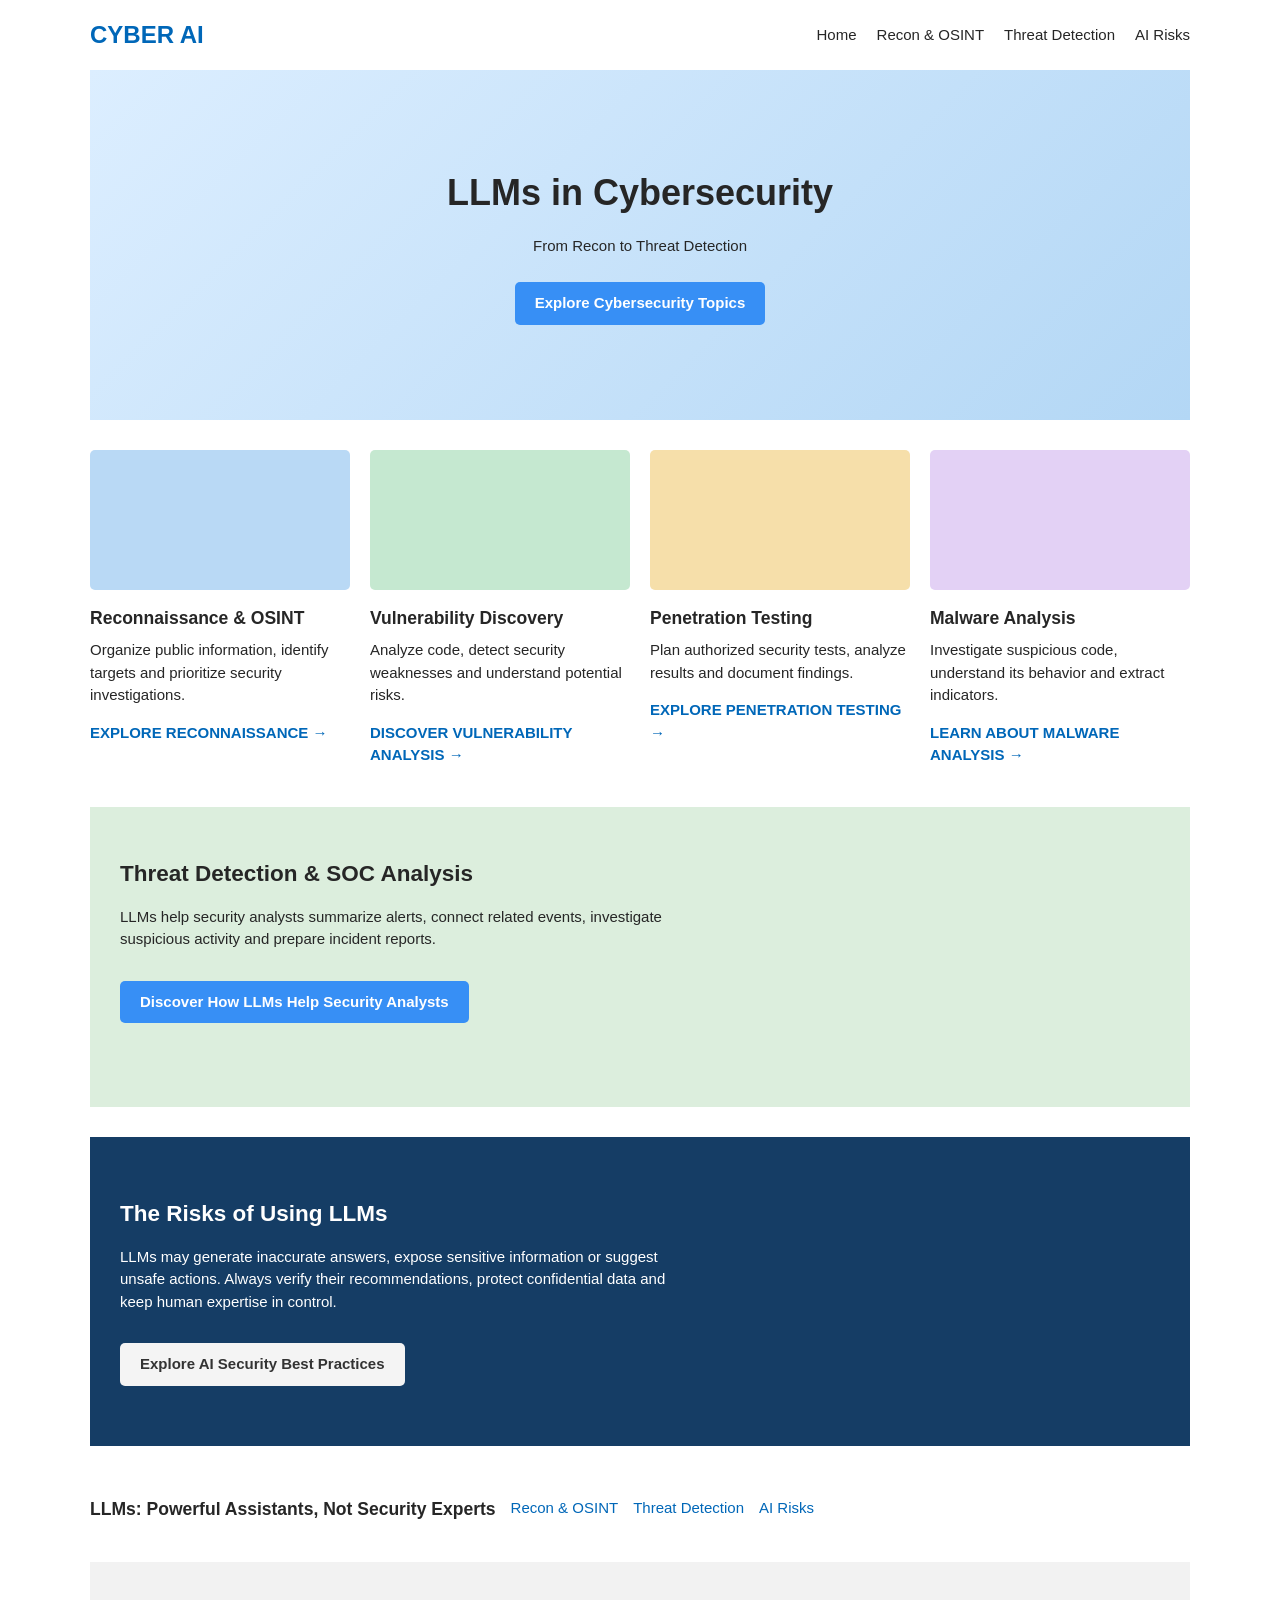
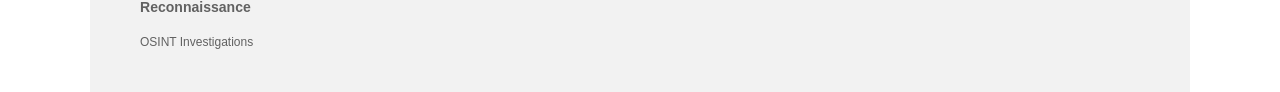
==== Step13_responsive/index.html @ f928d6a8 "Progression du TP CSS" ====
<!DOCTYPE html>
<html lang="en">
<head>
    <meta charset="UTF-8">
    <meta name="viewport" content="width=device-width, initial-scale=1.0">
    <title>LLMs in Cybersecurity</title>
    <link rel="stylesheet" href="style.css">
</head>

<body>
    <div class="container">

        <!-- NAVIGATION -->
        <nav class="main-nav">
            <a href="#" class="logo">CYBER AI</a>
            <ul class="main-menu">
                <li><a href="#">Home</a></li>
                <li><a href="#web">Recon & OSINT</a></li>
                <li><a href="#bigdata">Threat Detection</a></li>
                <li><a href="#risks">AI Risks</a></li>
            </ul>
        </nav>

        <!-- PRESENTATION -->
        <header class="showcase">
            <h1>LLMs in Cybersecurity</h1>
            <p>From Recon to Threat Detection</p>
            <a href="#web" class="btn">Explore Cybersecurity Topics</a>
        </header>

        <!-- CYBERSECURITY TOPICS -->
        <section class="home-cards" id="web">
            <article>
                <div class="card-image image-one"></div>
                <h3>Reconnaissance & OSINT</h3>
                <p>Organize public information, identify targets and prioritize security investigations.</p>
                <a href="#bigdata">Explore Reconnaissance →</a>
            </article>

            <article>
                <div class="card-image image-two"></div>
                <h3>Vulnerability Discovery</h3>
                <p>Analyze code, detect security weaknesses and understand potential risks.</p>
                <a href="#bigdata">Discover Vulnerability Analysis →</a>
            </article>

            <article>
                <div class="card-image image-three"></div>
                <h3>Penetration Testing</h3>
                <p>Plan authorized security tests, analyze results and document findings.</p>
                <a href="#bigdata">Explore Penetration Testing →</a>
            </article>

            <article>
                <div class="card-image image-four"></div>
                <h3>Malware Analysis</h3>
                <p>Investigate suspicious code, understand its behavior and extract indicators.</p>
                <a href="#bigdata">Learn About Malware Analysis →</a>
            </article>
        </section>

        <!-- THREAT DETECTION -->
        <section id="bigdata" class="bigData-intro">
            <div class="content">
                <h2>Threat Detection & SOC Analysis</h2>
                <p>LLMs help security analysts summarize alerts, connect related events,
                investigate suspicious activity and prepare incident reports.</p>
                <a href="#contact" class="btn">Discover How LLMs Help Security Analysts</a>
            </div>
        </section>

        <!-- RISKS AND BEST PRACTICES -->
        <section class="ruban dark" id="risks">
            <div class="content">
                <h2>The Risks of Using LLMs</h2>
                <p>LLMs may generate inaccurate answers, expose sensitive information
                or suggest unsafe actions. Always verify their recommendations,
                protect confidential data and keep human expertise in control.</p>
                <a href="#contact" class="btn">Explore AI Security Best Practices</a>
            </div>
        </section>

        <!-- FOLLOW -->
        <section class="follow" id="contact">
            <h3>LLMs: Powerful Assistants, Not Security Experts</h3>
            <a href="#web" aria-label="Reconnaissance">Recon & OSINT</a>
            <a href="#bigdata" aria-label="Threat Detection">Threat Detection</a>
            <a href="#risks" aria-label="AI Risks">AI Risks</a>
        </section>

        <!-- LINKS -->
        <section class="links">
            <div class="links-inner">
                <div>
                    <h3>Reconnaissance</h3>
                    <ul>
                        <li><a href="#web">OSINT Investigations</a></li>
                        <li><a href="
---- Step13_responsive/style.css ----
/* BASE */
* {
    margin: 0;
    padding: 0;
    box-sizing: border-box;
}

body {
    font-family: "Segoe UI", Arial, sans-serif;
    background: #fff;
    color: #262626;
    font-size: 15px;
    line-height: 1.5;
}

a {
    color: inherit;
    text-decoration: none;
}

ul {
    list-style: none;
}

.container {
    width: 90%;
    max-width: 1100px;
    margin: auto;
}

/* NAVIGATION */
.main-nav {
    display: flex;
    align-items: center;
    justify-content: space-between;
    min-height: 70px;
    padding: 15px 0;
    background: #fff;
}

.logo {
    font-size: 24px;
    font-weight: 800;
    color: #0067b8;
}

.main-menu {
    display: flex;
    gap: 20px;
}

.main-menu a {
    padding-bottom: 4px;
}

.main-menu a:hover {
    border-bottom: 2px solid #262626;
}

/* PRESENTATION */
.showcase {
    min-height: 350px;
    padding: 40px 20px;
    background: linear-gradient(135deg, #dceeff, #b3d7f5);
    display: flex;
    flex-direction: column;
    align-items: center;
    justify-content: center;
    text-align: center;
    gap: 15px;
    margin-bottom: 30px;
}

.showcase h1 {
    font-size: 36px;
}

.btn {
    display: inline-block;
    margin-top: 10px;
    padding: 10px 20px;
    border-radius: 5px;
    background: #378ff5;
    color: white;
    font-weight: bold;
}

.btn:hover {
    opacity: 0.8;
}

/* CARTES */
.home-cards {
    display: grid;
    grid-template-columns: repeat(4, minmax(0, 1fr));
    gap: 20px;
    margin-bottom: 40px;
}

.home-cards article {
    min-width: 0;
}

.card-image {
    height: 140px;
    margin-bottom: 15px;
    border-radius: 5px;
}

.image-one {
    background: #b9d9f5;
}

.image-two {
    background: #c5e8d0;
}

.image-three {
    background: #f6dfaa;
}

.image-four {
    background: #e3d1f5;
}

.home-cards h3 {
    margin-bottom: 8px;
}

.home-cards p {
    margin-bottom: 10px;
}

.home-cards a {
    display: inline-block;
    margin-top: 5px;
    color: #0067b8;
    font-weight: bold;
    text-transform: uppercase;
}

/* BIG DATA */
.bigData-intro {
    min-height: 300px;
    padding: 50px 30px;
    margin-bottom: 30px;
    background: #dceedd;
}

.content {
    max-width: 550px;
}

.content h2 {
    margin-bottom: 15px;
}

.content p {
    margin-bottom: 20px;
}

/* RUBAN */
.ruban {
    min-height: 300px;
    padding: 60px 30px;
    margin-bottom: 30px;
    background: #153d65;
    color: #fff;
}

.dark .btn {
    background: #f4f4f4;
    color: #333;
}

/* RESEAUX SOCIAUX */
.follow {
    display: flex;
    align-items: center;
    flex-wrap: wrap;
    gap: 15px;
    padding: 20px 0;
    margin-bottom: 20px;
}

.follow a {
    color: #0067b8;
}

/* LIENS */
.links {
    padding: 35px 20px;
    background: #f2f2f2;
    color: #616161;
    font-size: 12px;
}

.links-inner {
    display: grid;
    grid-template-columns: repeat(5, minmax(0, 1fr));
    gap: 20px;
    max-width: 1000px;
    margin: auto;
}

.links-inner h3 {
    margin-bottom: 10px;
}

.links-inner li {
    line-height: 2.4;
}

/* FOOTER */
.sub-footer {
    padding: 20px;
    background: #f2f2f2;
    color: #616161;
    font-size: 12px;
}

.footer-inner {
    display: flex;
    align-items: center;
    justify-content: space-between;
    gap: 20px;
    max-width: 1100px;
    margin: auto;
}

.footer-inner ul {
    display: flex;
    flex-wrap: wrap;
    gap: 20px;
}

/* RESPONSIVE : TABLETTES */
@media (max-width: 700px) {
    .main-nav {
        flex-direction: column;
        align-items: flex-start;
        gap: 15px;
    }

    .main-menu {
        flex-wrap: wrap;
        gap: 12px;
    }

    .home-cards {
        grid-template-columns: repeat(2, minmax(0, 1fr));
    }

    .showcase h1 {
        font-size: 28px;
    }

    .links-inner {
        grid-template-columns: repeat(2, minmax(0, 1fr));
    }

    .footer-inner {
        align-items: flex-start;
        flex-direction: column;
    }
}

/* RESPONSIVE : TELEPHONES */
@media (max-width: 500px) {
    .container {
        width: 94%;
    }

   .home-cards,
    .links-inner {
        grid-template-columns: 1fr;
    }

    .showcase {
        min-height: 280px;
        padding: 25px 15px;
    }

    .showcase h1 {
        font-size: 24px;
    }

    .bigData-intro,
    .ruban {
        padding: 35px 20px;
    }

    .follow {
        align-items: flex-start;
        flex-direction: column;
    }

    .footer-inner ul {
        align-items: flex-start;
        flex-direction: column;
        gap: 12px;
    }
}
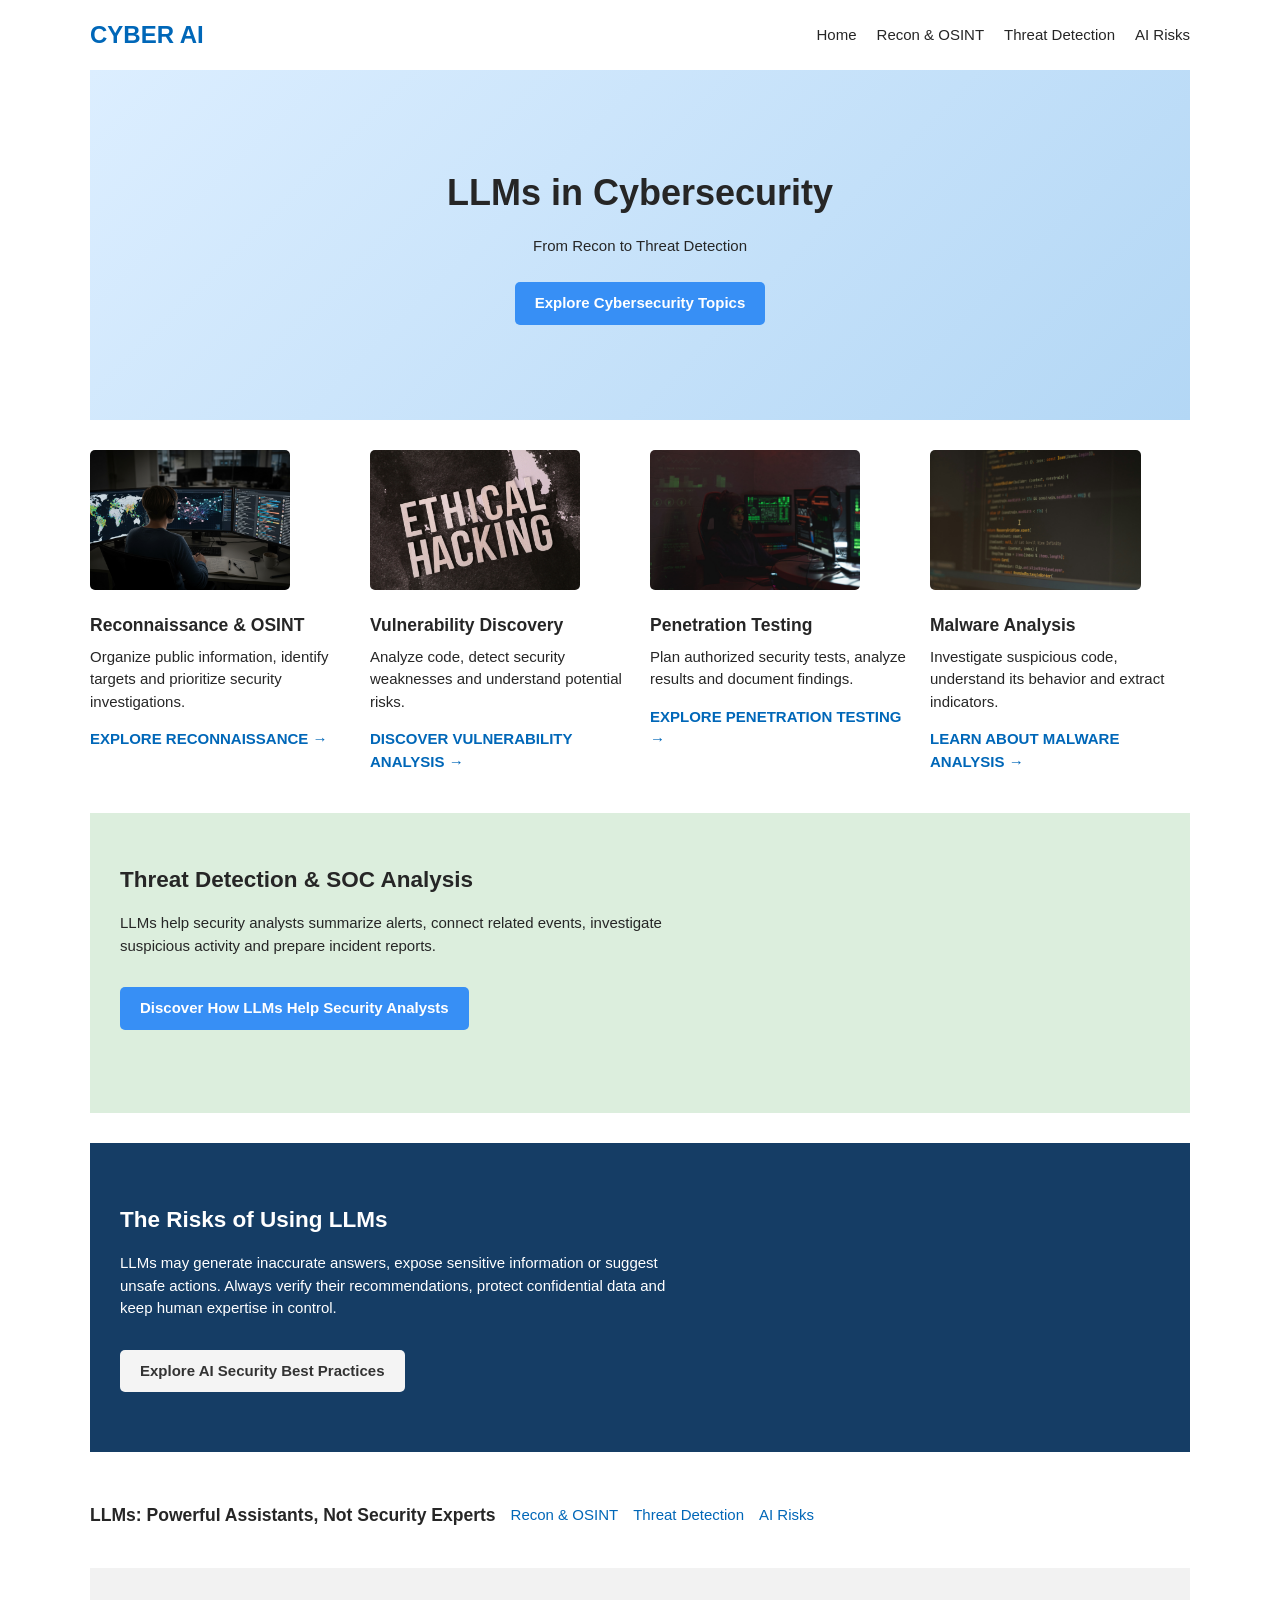
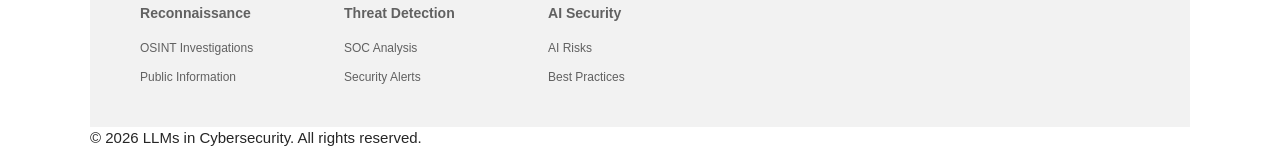
==== commit e2f4acd4: "Update step 2 and step13" ====
--- a/Step13_responsive/index.html
+++ b/Step13_responsive/index.html
@@ -1,5 +1,7 @@
+
 <!DOCTYPE html>
 <html lang="en">
+
 <head>
     <meta charset="UTF-8">
     <meta name="viewport" content="width=device-width, initial-scale=1.0">
@@ -8,11 +10,13 @@
 </head>
 
 <body>
+
     <div class="container">
 
         <!-- NAVIGATION -->
         <nav class="main-nav">
             <a href="#" class="logo">CYBER AI</a>
+
             <ul class="main-menu">
                 <li><a href="#">Home</a></li>
                 <li><a href="#web">Recon & OSINT</a></li>
@@ -25,74 +29,177 @@
         <header class="showcase">
             <h1>LLMs in Cybersecurity</h1>
             <p>From Recon to Threat Detection</p>
-            <a href="#web" class="btn">Explore Cybersecurity Topics</a>
+            <a href="#web" class="btn">
+                Explore Cybersecurity Topics
+            </a>
         </header>
 
         <!-- CYBERSECURITY TOPICS -->
         <section class="home-cards" id="web">
-            <article>
-                <div class="card-image image-one"></div>
+
+            <article>
+                <img class="card-image"
+                     src="../Step2_layout2/img/osint.png"
+                     alt="Reconnaissance and OSINT">
+
                 <h3>Reconnaissance & OSINT</h3>
-                <p>Organize public information, identify targets and prioritize security investigations.</p>
+
+                <p>
+                    Organize public information, identify targets
+                    and prioritize security investigations.
+                </p>
+
                 <a href="#bigdata">Explore Reconnaissance →</a>
             </article>
 
             <article>
-                <div class="card-image image-two"></div>
+                <img class="card-image"
+                     src="../Step2_layout2/img/vulnerability.jpg"
+                     alt="Vulnerability Discovery">
+
                 <h3>Vulnerability Discovery</h3>
-                <p>Analyze code, detect security weaknesses and understand potential risks.</p>
+
+                <p>
+                    Analyze code, detect security weaknesses
+                    and understand potential risks.
+                </p>
+
                 <a href="#bigdata">Discover Vulnerability Analysis →</a>
             </article>
 
             <article>
-                <div class="card-image image-three"></div>
+                <img class="card-image"
+                     src="../Step2_layout2/img/pentest.jpg"
+                     alt="Penetration Testing">
+
                 <h3>Penetration Testing</h3>
-                <p>Plan authorized security tests, analyze results and document findings.</p>
+
+                <p>
+                    Plan authorized security tests, analyze results
+                    and document findings.
+                </p>
+
                 <a href="#bigdata">Explore Penetration Testing →</a>
             </article>
 
             <article>
-                <div class="card-image image-four"></div>
+                <img class="card-image"
+                     src="../Step2_layout2/img/malware.jpg"
+                     alt="Malware Analysis">
+
                 <h3>Malware Analysis</h3>
-                <p>Investigate suspicious code, understand its behavior and extract indicators.</p>
+
+                <p>
+                    Investigate suspicious code, understand its
+                    behavior and extract indicators.
+                </p>
+
                 <a href="#bigdata">Learn About Malware Analysis →</a>
             </article>
+
         </section>
 
         <!-- THREAT DETECTION -->
         <section id="bigdata" class="bigData-intro">
+
             <div class="content">
                 <h2>Threat Detection & SOC Analysis</h2>
-                <p>LLMs help security analysts summarize alerts, connect related events,
-                investigate suspicious activity and prepare incident reports.</p>
-                <a href="#contact" class="btn">Discover How LLMs Help Security Analysts</a>
+
+                <p>
+                    LLMs help security analysts summarize alerts,
+                    connect related events, investigate suspicious
+                    activity and prepare incident reports.
+                </p>
+
+                <a href="#contact" class="btn">
+                    Discover How LLMs Help Security Analysts
+                </a>
             </div>
+
         </section>
 
         <!-- RISKS AND BEST PRACTICES -->
         <section class="ruban dark" id="risks">
+
             <div class="content">
                 <h2>The Risks of Using LLMs</h2>
-                <p>LLMs may generate inaccurate answers, expose sensitive information
-                or suggest unsafe actions. Always verify their recommendations,
-                protect confidential data and keep human expertise in control.</p>
-                <a href="#contact" class="btn">Explore AI Security Best Practices</a>
+
+                <p>
+                    LLMs may generate inaccurate answers, expose
+                    sensitive information or suggest unsafe actions.
+                    Always verify their recommendations, protect
+                    confidential data and keep human expertise
+                    in control.
+                </p>
+
+                <a href="#contact" class="btn">
+                    Explore AI Security Best Practices
+                </a>
             </div>
+
         </section>
 
         <!-- FOLLOW -->
         <section class="follow" id="contact">
+
             <h3>LLMs: Powerful Assistants, Not Security Experts</h3>
-            <a href="#web" aria-label="Reconnaissance">Recon & OSINT</a>
-            <a href="#bigdata" aria-label="Threat Detection">Threat Detection</a>
-            <a href="#risks" aria-label="AI Risks">AI Risks</a>
+
+            <a href="#web" aria-label="Reconnaissance">
+                Recon & OSINT
+            </a>
+
+            <a href="#bigdata" aria-label="Threat Detection">
+                Threat Detection
+            </a>
+
+            <a href="#risks" aria-label="AI Risks">
+                AI Risks
+            </a>
+
         </section>
 
         <!-- LINKS -->
         <section class="links">
+
             <div class="links-inner">
+
                 <div>
                     <h3>Reconnaissance</h3>
                     <ul>
                         <li><a href="#web">OSINT Investigations</a></li>
-                        <li><a href="
+                        <li><a href="#web">Public Information</a></li>
+                    </ul>
+                </div>
+
+                <div>
+                    <h3>Threat Detection</h3>
+                    <ul>
+                        <li><a href="#bigdata">SOC Analysis</a></li>
+                        <li><a href="#bigdata">Security Alerts</a></li>
+                    </ul>
+                </div>
+
+                <div>
+                    <h3>AI Security</h3>
+                    <ul>
+                        <li><a href="#risks">AI Risks</a></li>
+                        <li><a href="#risks">Best Practices</a></li>
+                    </ul>
+                </div>
+
+            </div>
+
+        </section>
+
+        <!-- FOOTER -->
+        <footer>
+            <p>
+                © 2026 LLMs in Cybersecurity.
+                All rights reserved.
+            </p>
+        </footer>
+
+    </div>
+
+</body>
+</html>
